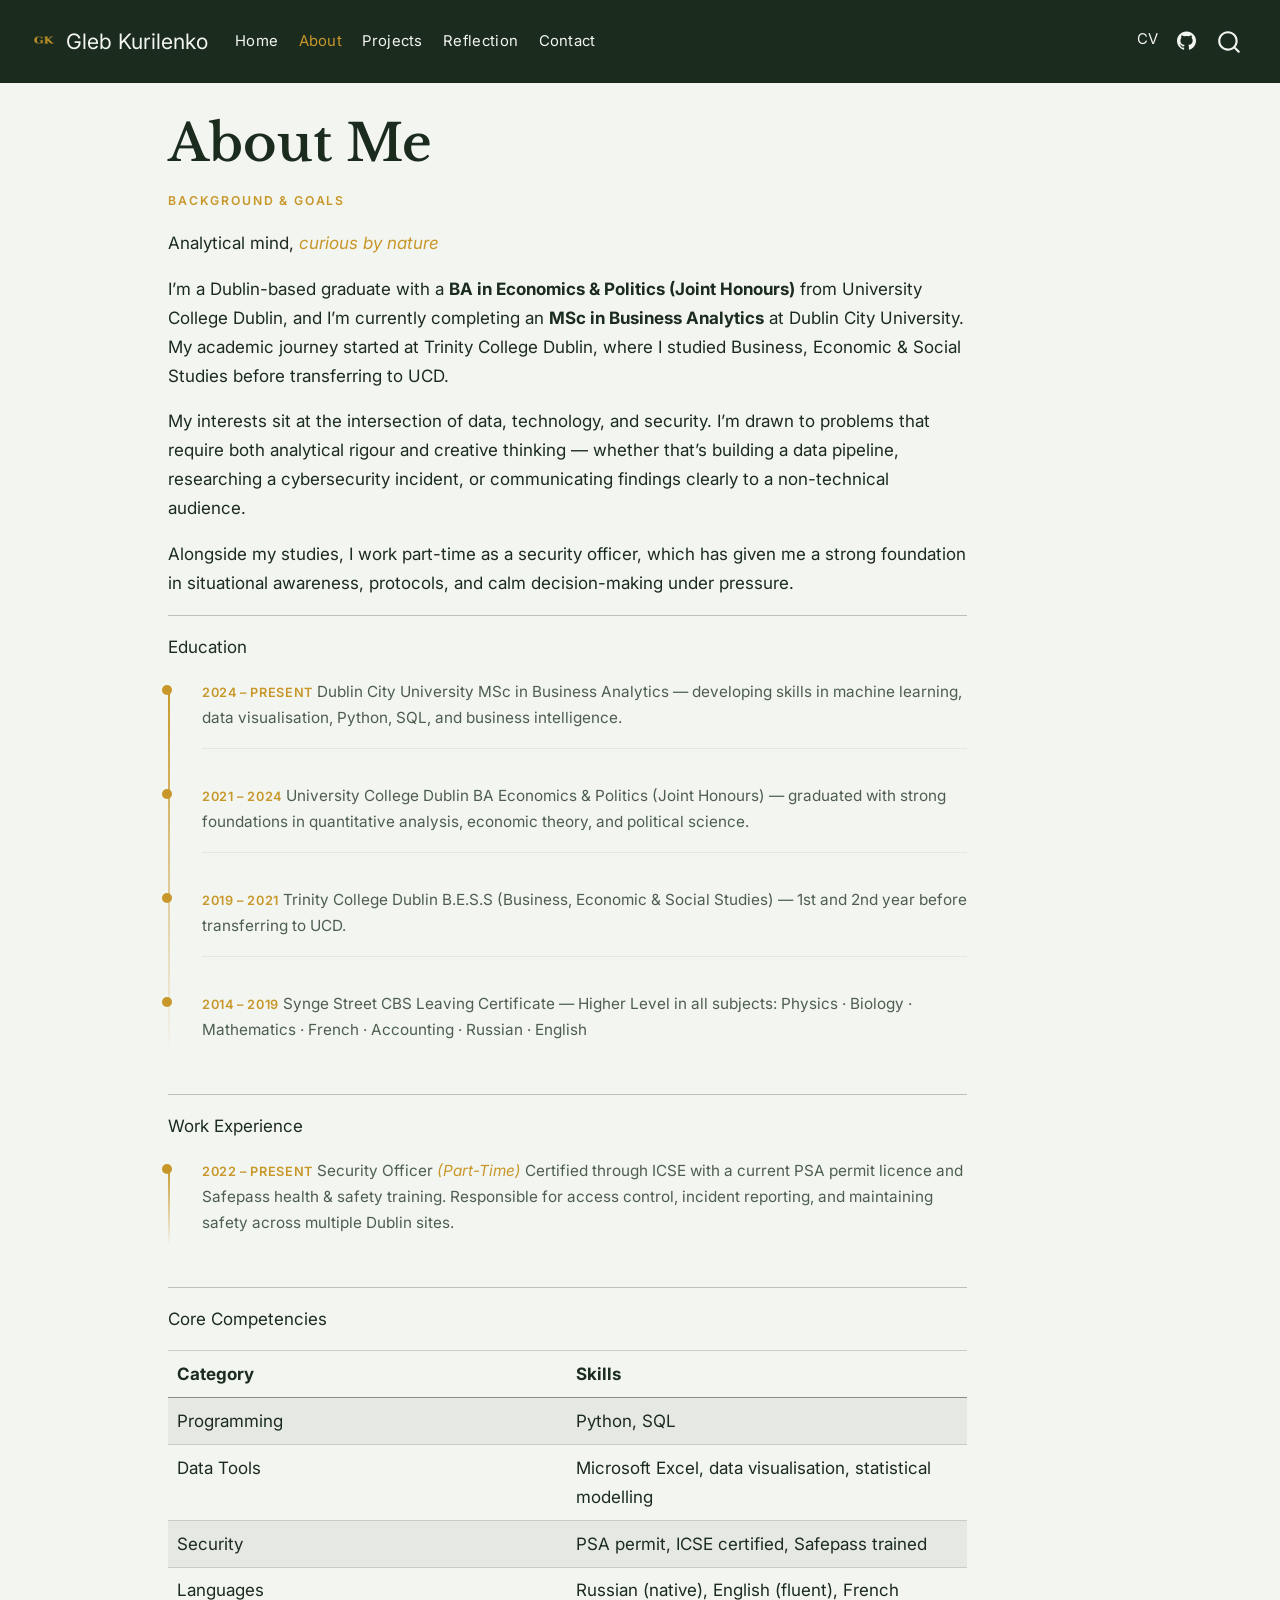
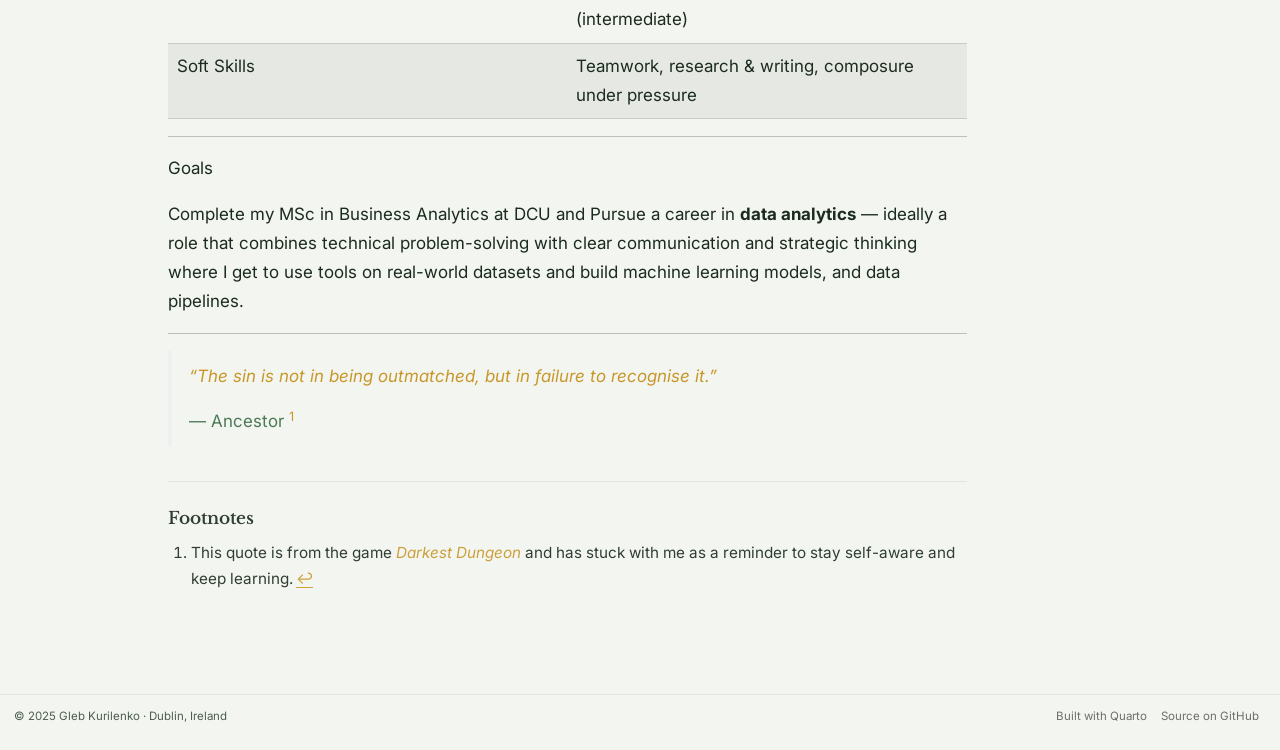
==== docs/about.html @ 6a56c7a6 "Add rendered site to docs folder for GitHub Pages" ====
<!DOCTYPE html>
<html xmlns="http://www.w3.org/1999/xhtml" lang="en" xml:lang="en"><head>

<meta charset="utf-8">
<meta name="generator" content="quarto-1.9.37">

<meta name="viewport" content="width=device-width, initial-scale=1.0, user-scalable=yes">


<title>About Me – Gleb Kurilenko</title>
<style>
/* Default styles provided by pandoc.
** See https://pandoc.org/MANUAL.html#variables-for-html for config info.
*/
code{white-space: pre-wrap;}
span.smallcaps{font-variant: small-caps;}
div.columns{display: flex; gap: min(4vw, 1.5em);}
div.column{flex: auto; overflow-x: auto;}
div.hanging-indent{margin-left: 1.5em; text-indent: -1.5em;}
ul.task-list{list-style: none;}
ul.task-list li input[type="checkbox"] {
  width: 0.8em;
  margin: 0 0.8em 0.2em -1em; /* quarto-specific, see https://github.com/quarto-dev/quarto-cli/issues/4556 */ 
  vertical-align: middle;
}
</style>


<script src="site_libs/quarto-nav/quarto-nav.js"></script>
<script src="site_libs/quarto-nav/headroom.min.js"></script>
<script src="site_libs/clipboard/clipboard.min.js"></script>
<script src="site_libs/quarto-search/autocomplete.umd.js"></script>
<script src="site_libs/quarto-search/fuse.min.js"></script>
<script src="site_libs/quarto-search/quarto-search.js"></script>
<meta name="quarto:offset" content="./">
<link href="./images/favicon.png" rel="icon" type="image/png">
<script src="site_libs/quarto-html/quarto.js" type="module"></script>
<script src="site_libs/quarto-html/tabsets/tabsets.js" type="module"></script>
<script src="site_libs/quarto-html/popper.min.js"></script>
<script src="site_libs/quarto-html/tippy.umd.min.js"></script>
<link href="site_libs/quarto-html/tippy.css" rel="stylesheet">
<link href="site_libs/quarto-html/quarto-syntax-highlighting-acf12a64177840b8d86f2d4f01b2e9fb.css" rel="stylesheet" id="quarto-text-highlighting-styles">
<script src="site_libs/bootstrap/bootstrap.min.js"></script>
<link href="site_libs/bootstrap/bootstrap-icons.css" rel="stylesheet">
<link href="site_libs/bootstrap/bootstrap-c41072563c619c1fa3349df791511bec.min.css" rel="stylesheet" append-hash="true" id="quarto-bootstrap" data-mode="light">
<script id="quarto-search-options" type="application/json">{
  "location": "navbar",
  "copy-button": false,
  "collapse-after": 3,
  "panel-placement": "end",
  "type": "overlay",
  "limit": 50,
  "keyboard-shortcut": [
    "f",
    "/",
    "s"
  ],
  "show-item-context": false,
  "language": {
    "search-no-results-text": "No results",
    "search-matching-documents-text": "matching documents",
    "search-copy-link-title": "Copy link to search",
    "search-hide-matches-text": "Hide additional matches",
    "search-more-match-text": "more match in this document",
    "search-more-matches-text": "more matches in this document",
    "search-clear-button-title": "Clear",
    "search-text-placeholder": "",
    "search-detached-cancel-button-title": "Cancel",
    "search-submit-button-title": "Submit",
    "search-label": "Search"
  }
}</script>
<style>html{ scroll-behavior: smooth; }</style>


</head>

<body class="nav-fixed quarto-light">

<div id="quarto-search-results"></div>
  <header id="quarto-header" class="headroom fixed-top">
    <nav class="navbar navbar-expand-lg " data-bs-theme="dark">
      <div class="navbar-container container-fluid">
      <div class="navbar-brand-container mx-auto">
    <a href="./index.html" class="navbar-brand navbar-brand-logo">
    <img src="./images/favicon.png" alt="GK Logo" class="navbar-logo light-content">
    <img src="./images/favicon.png" alt="GK Logo" class="navbar-logo dark-content">
    </a>
    <a class="navbar-brand" href="./index.html">
    <span class="navbar-title">Gleb Kurilenko</span>
    </a>
  </div>
            <div id="quarto-search" class="" title="Search"></div>
          <button class="navbar-toggler" type="button" data-bs-toggle="collapse" data-bs-target="#navbarCollapse" aria-controls="navbarCollapse" role="menu" aria-expanded="false" aria-label="Toggle navigation" onclick="if (window.quartoToggleHeadroom) { window.quartoToggleHeadroom(); }">
  <span class="navbar-toggler-icon"></span>
</button>
          <div class="collapse navbar-collapse" id="navbarCollapse">
            <ul class="navbar-nav navbar-nav-scroll me-auto">
  <li class="nav-item">
    <a class="nav-link" href="./index.html"> 
<span class="menu-text">Home</span></a>
  </li>  
  <li class="nav-item">
    <a class="nav-link active" href="./about.html" aria-current="page"> 
<span class="menu-text">About</span></a>
  </li>  
  <li class="nav-item">
    <a class="nav-link" href="./projects/index.html"> 
<span class="menu-text">Projects</span></a>
  </li>  
  <li class="nav-item">
    <a class="nav-link" href="./reflection.html"> 
<span class="menu-text">Reflection</span></a>
  </li>  
  <li class="nav-item">
    <a class="nav-link" href="./contact.html"> 
<span class="menu-text">Contact</span></a>
  </li>  
</ul>
            <ul class="navbar-nav navbar-nav-scroll ms-auto">
  <li class="nav-item">
    <a class="nav-link" href="./cv/CV.pdf" target="_blank"> 
<span class="menu-text">CV</span></a>
  </li>  
  <li class="nav-item compact">
    <a class="nav-link" href="https://github.com/Git-The-General" target="_blank"> <i class="bi bi-github" role="img" aria-label="GitHub">
</i> 
<span class="menu-text"></span></a>
  </li>  
</ul>
          </div> <!-- /navcollapse -->
            <div class="quarto-navbar-tools">
</div>
      </div> <!-- /container-fluid -->
    </nav>
</header>
<!-- content -->
<div id="quarto-content" class="quarto-container page-columns page-rows-contents page-layout-article page-navbar">
<!-- sidebar -->
<!-- margin-sidebar -->
    <div id="quarto-margin-sidebar" class="sidebar margin-sidebar zindex-bottom">
        
    </div>
<!-- main -->
<main class="content" id="quarto-document-content">

<header id="title-block-header" class="quarto-title-block default">
<div class="quarto-title">
<h1 class="title">About Me</h1>
</div>



<div class="quarto-title-meta">

    
  
    
  </div>
  


</header>


<div class="section-label">
<p>Background &amp; Goals</p>
</div>
<p>Analytical mind, <em>curious by nature</em></p>
<p>I’m a Dublin-based graduate with a <strong>BA in Economics &amp; Politics (Joint Honours)</strong> from University College Dublin, and I’m currently completing an <strong>MSc in Business Analytics</strong> at Dublin City University. My academic journey started at Trinity College Dublin, where I studied Business, Economic &amp; Social Studies before transferring to UCD.</p>
<p>My interests sit at the intersection of data, technology, and security. I’m drawn to problems that require both analytical rigour and creative thinking — whether that’s building a data pipeline, researching a cybersecurity incident, or communicating findings clearly to a non-technical audience.</p>
<p>Alongside my studies, I work part-time as a security officer, which has given me a strong foundation in situational awareness, protocols, and calm decision-making under pressure.</p>
<hr>
<p>Education</p>
<div class="timeline">
<div class="timeline-item">
<p><span class="timeline-year">2024 – Present</span> Dublin City University MSc in Business Analytics — developing skills in machine learning, data visualisation, Python, SQL, and business intelligence.</p>
</div>
<div class="timeline-item">
<p><span class="timeline-year">2021 – 2024</span> University College Dublin BA Economics &amp; Politics (Joint Honours) — graduated with strong foundations in quantitative analysis, economic theory, and political science.</p>
</div>
<div class="timeline-item">
<p><span class="timeline-year">2019 – 2021</span> Trinity College Dublin B.E.S.S (Business, Economic &amp; Social Studies) — 1st and 2nd year before transferring to UCD.</p>
</div>
<div class="timeline-item">
<p><span class="timeline-year">2014 – 2019</span> Synge Street CBS Leaving Certificate — Higher Level in all subjects: Physics · Biology · Mathematics · French · Accounting · Russian · English</p>
</div>
</div>
<hr>
<p>Work Experience</p>
<div class="timeline">
<div class="timeline-item">
<p><span class="timeline-year">2022 – Present</span> Security Officer <em>(Part-Time)</em> Certified through ICSE with a current PSA permit licence and Safepass health &amp; safety training. Responsible for access control, incident reporting, and maintaining safety across multiple Dublin sites.</p>
</div>
</div>
<hr>
<p>Core Competencies</p>
<table class="table-striped table-hover caption-top table">
<colgroup>
<col style="width: 50%">
<col style="width: 50%">
</colgroup>
<thead>
<tr class="header">
<th>Category</th>
<th>Skills</th>
</tr>
</thead>
<tbody>
<tr class="odd">
<td>Programming</td>
<td>Python, SQL</td>
</tr>
<tr class="even">
<td>Data Tools</td>
<td>Microsoft Excel, data visualisation, statistical modelling</td>
</tr>
<tr class="odd">
<td>Security</td>
<td>PSA permit, ICSE certified, Safepass trained</td>
</tr>
<tr class="even">
<td>Languages</td>
<td>Russian (native), English (fluent), French (intermediate)</td>
</tr>
<tr class="odd">
<td>Soft Skills</td>
<td>Teamwork, research &amp; writing, composure under pressure</td>
</tr>
</tbody>
</table>
<hr>
<p>Goals</p>
<p>Complete my MSc in Business Analytics at DCU and Pursue a career in <strong>data analytics</strong> — ideally a role that combines technical problem-solving with clear communication and strategic thinking where I get to use tools on real-world datasets and build machine learning models, and data pipelines.</p>
<hr>
<blockquote class="blockquote">
<p><em>“The sin is not in being outmatched, but in failure to recognise it.”</em></p>
<p>— Ancestor <a href="#fn1" class="footnote-ref" id="fnref1" role="doc-noteref"><sup>1</sup></a></p>
</blockquote>




<div id="quarto-appendix" class="default"><section id="footnotes" class="footnotes footnotes-end-of-document" role="doc-endnotes"><h2 class="anchored quarto-appendix-heading">Footnotes</h2>

<ol>
<li id="fn1"><p>This quote is from the game <em>Darkest Dungeon</em> and has stuck with me as a reminder to stay self-aware and keep learning.<a href="#fnref1" class="footnote-back" role="doc-backlink">↩︎</a></p></li>
</ol>
</section></div></main> <!-- /main -->
<script id="quarto-html-after-body" type="application/javascript">
  window.document.addEventListener("DOMContentLoaded", function (event) {
    const isCodeAnnotation = (el) => {
      for (const clz of el.classList) {
        if (clz.startsWith('code-annotation-')) {                     
          return true;
        }
      }
      return false;
    }
    const onCopySuccess = function(e) {
      // button target
      const button = e.trigger;
      // don't keep focus
      button.blur();
      // flash "checked"
      button.classList.add('code-copy-button-checked');
      var currentTitle = button.getAttribute("title");
      button.setAttribute("title", "Copied!");
      let tooltip;
      if (window.bootstrap) {
        button.setAttribute("data-bs-toggle", "tooltip");
        button.setAttribute("data-bs-placement", "left");
        button.setAttribute("data-bs-title", "Copied!");
        tooltip = new bootstrap.Tooltip(button, 
          { trigger: "manual", 
            customClass: "code-copy-button-tooltip",
            offset: [0, -8]});
        tooltip.show();    
      }
      setTimeout(function() {
        if (tooltip) {
          tooltip.hide();
          button.removeAttribute("data-bs-title");
          button.removeAttribute("data-bs-toggle");
          button.removeAttribute("data-bs-placement");
        }
        button.setAttribute("title", currentTitle);
        button.classList.remove('code-copy-button-checked');
      }, 1000);
      // clear code selection
      e.clearSelection();
    }
    const getTextToCopy = function(trigger) {
      const outerScaffold = trigger.parentElement.cloneNode(true);
      const codeEl = outerScaffold.querySelector('code');
      for (const childEl of codeEl.children) {
        if (isCodeAnnotation(childEl)) {
          childEl.remove();
        }
      }
      return codeEl.innerText;
    }
    const clipboard = new window.ClipboardJS('.code-copy-button:not([data-in-quarto-modal])', {
      text: getTextToCopy
    });
    clipboard.on('success', onCopySuccess);
    if (window.document.getElementById('quarto-embedded-source-code-modal')) {
      const clipboardModal = new window.ClipboardJS('.code-copy-button[data-in-quarto-modal]', {
        text: getTextToCopy,
        container: window.document.getElementById('quarto-embedded-source-code-modal')
      });
      clipboardModal.on('success', onCopySuccess);
    }
      var localhostRegex = new RegExp(/^(?:http|https):\/\/localhost\:?[0-9]*\//);
      var mailtoRegex = new RegExp(/^mailto:/);
        var filterRegex = new RegExp('/' + window.location.host + '/');
      var isInternal = (href) => {
          return filterRegex.test(href) || localhostRegex.test(href) || mailtoRegex.test(href);
      }
      // Inspect non-navigation links and adorn them if external
     var links = window.document.querySelectorAll('a[href]:not(.nav-link):not(.navbar-brand):not(.toc-action):not(.sidebar-link):not(.sidebar-item-toggle):not(.pagination-link):not(.no-external):not([aria-hidden]):not(.dropdown-item):not(.quarto-navigation-tool):not(.about-link)');
      for (var i=0; i<links.length; i++) {
        const link = links[i];
        if (!isInternal(link.href)) {
          // undo the damage that might have been done by quarto-nav.js in the case of
          // links that we want to consider external
          if (link.dataset.originalHref !== undefined) {
            link.href = link.dataset.originalHref;
          }
        }
      }
    function tippyHover(el, contentFn, onTriggerFn, onUntriggerFn) {
      const config = {
        allowHTML: true,
        maxWidth: 500,
        delay: 100,
        arrow: false,
        appendTo: function(el) {
            return el.parentElement;
        },
        interactive: true,
        interactiveBorder: 10,
        theme: 'quarto',
        placement: 'bottom-start',
      };
      if (contentFn) {
        config.content = contentFn;
      }
      if (onTriggerFn) {
        config.onTrigger = onTriggerFn;
      }
      if (onUntriggerFn) {
        config.onUntrigger = onUntriggerFn;
      }
      window.tippy(el, config); 
    }
    const noterefs = window.document.querySelectorAll('a[role="doc-noteref"]');
    for (var i=0; i<noterefs.length; i++) {
      const ref = noterefs[i];
      tippyHover(ref, function() {
        // use id or data attribute instead here
        let href = ref.getAttribute('data-footnote-href') || ref.getAttribute('href');
        try { href = new URL(href).hash; } catch {}
        const id = href.replace(/^#\/?/, "");
        const note = window.document.getElementById(id);
        if (note) {
          return note.innerHTML;
        } else {
          return "";
        }
      });
    }
    const xrefs = window.document.querySelectorAll('a.quarto-xref');
    const processXRef = (id, note) => {
      // Strip column container classes
      const stripColumnClz = (el) => {
        el.classList.remove("page-full", "page-columns");
        if (el.children) {
          for (const child of el.children) {
            stripColumnClz(child);
          }
        }
      }
      stripColumnClz(note)
      if (id === null || id.startsWith('sec-')) {
        // Special case sections, only their first couple elements
        const container = document.createElement("div");
        if (note.children && note.children.length > 2) {
          container.appendChild(note.children[0].cloneNode(true));
          for (let i = 1; i < note.children.length; i++) {
            const child = note.children[i];
            if (child.tagName === "P" && child.innerText === "") {
              continue;
            } else {
              container.appendChild(child.cloneNode(true));
              break;
            }
          }
          if (window.Quarto?.typesetMath) {
            window.Quarto.typesetMath(container);
          }
          return container.innerHTML
        } else {
          if (window.Quarto?.typesetMath) {
            window.Quarto.typesetMath(note);
          }
          return note.innerHTML;
        }
      } else {
        // Remove any anchor links if they are present
        const anchorLink = note.querySelector('a.anchorjs-link');
        if (anchorLink) {
          anchorLink.remove();
        }
        if (window.Quarto?.typesetMath) {
          window.Quarto.typesetMath(note);
        }
        if (note.classList.contains("callout")) {
          return note.outerHTML;
        } else {
          return note.innerHTML;
        }
      }
    }
    for (var i=0; i<xrefs.length; i++) {
      const xref = xrefs[i];
      tippyHover(xref, undefined, function(instance) {
        instance.disable();
        let url = xref.getAttribute('href');
        let hash = undefined; 
        if (url.startsWith('#')) {
          hash = url;
        } else {
          try { hash = new URL(url).hash; } catch {}
        }
        if (hash) {
          const id = hash.replace(/^#\/?/, "");
          const note = window.document.getElementById(id);
          if (note !== null) {
            try {
              const html = processXRef(id, note.cloneNode(true));
              instance.setContent(html);
            } finally {
              instance.enable();
              instance.show();
            }
          } else {
            // See if we can fetch this
            fetch(url.split('#')[0])
            .then(res => res.text())
            .then(html => {
              const parser = new DOMParser();
              const htmlDoc = parser.parseFromString(html, "text/html");
              const note = htmlDoc.getElementById(id);
              if (note !== null) {
                const html = processXRef(id, note);
                instance.setContent(html);
              } 
            }).finally(() => {
              instance.enable();
              instance.show();
            });
          }
        } else {
          // See if we can fetch a full url (with no hash to target)
          // This is a special case and we should probably do some content thinning / targeting
          fetch(url)
          .then(res => res.text())
          .then(html => {
            const parser = new DOMParser();
            const htmlDoc = parser.parseFromString(html, "text/html");
            const note = htmlDoc.querySelector('main.content');
            if (note !== null) {
              // This should only happen for chapter cross references
              // (since there is no id in the URL)
              // remove the first header
              if (note.children.length > 0 && note.children[0].tagName === "HEADER") {
                note.children[0].remove();
              }
              const html = processXRef(null, note);
              instance.setContent(html);
            } 
          }).finally(() => {
            instance.enable();
            instance.show();
          });
        }
      }, function(instance) {
      });
    }
        let selectedAnnoteEl;
        const selectorForAnnotation = ( cell, annotation) => {
          let cellAttr = 'data-code-cell="' + cell + '"';
          let lineAttr = 'data-code-annotation="' +  annotation + '"';
          const selector = 'span[' + cellAttr + '][' + lineAttr + ']';
          return selector;
        }
        const selectCodeLines = (annoteEl) => {
          const doc = window.document;
          const targetCell = annoteEl.getAttribute("data-target-cell");
          const targetAnnotation = annoteEl.getAttribute("data-target-annotation");
          const annoteSpan = window.document.querySelector(selectorForAnnotation(targetCell, targetAnnotation));
          const lines = annoteSpan.getAttribute("data-code-lines").split(",");
          const lineIds = lines.map((line) => {
            return targetCell + "-" + line;
          })
          let top = null;
          let height = null;
          let parent = null;
          if (lineIds.length > 0) {
              //compute the position of the single el (top and bottom and make a div)
              const el = window.document.getElementById(lineIds[0]);
              top = el.offsetTop;
              height = el.offsetHeight;
              parent = el.parentElement.parentElement;
            if (lineIds.length > 1) {
              const lastEl = window.document.getElementById(lineIds[lineIds.length - 1]);
              const bottom = lastEl.offsetTop + lastEl.offsetHeight;
              height = bottom - top;
            }
            if (top !== null && height !== null && parent !== null) {
              // cook up a div (if necessary) and position it 
              let div = window.document.getElementById("code-annotation-line-highlight");
              if (div === null) {
                div = window.document.createElement("div");
                div.setAttribute("id", "code-annotation-line-highlight");
                div.style.position = 'absolute';
                parent.appendChild(div);
              }
              div.style.top = top - 2 + "px";
              div.style.height = height + 4 + "px";
              div.style.left = 0;
              let gutterDiv = window.document.getElementById("code-annotation-line-highlight-gutter");
              if (gutterDiv === null) {
                gutterDiv = window.document.createElement("div");
                gutterDiv.setAttribute("id", "code-annotation-line-highlight-gutter");
                gutterDiv.style.position = 'absolute';
                const codeCell = window.document.getElementById(targetCell);
                const gutter = codeCell.querySelector('.code-annotation-gutter');
                gutter.appendChild(gutterDiv);
              }
              gutterDiv.style.top = top - 2 + "px";
              gutterDiv.style.height = height + 4 + "px";
            }
            selectedAnnoteEl = annoteEl;
          }
        };
        const unselectCodeLines = () => {
          const elementsIds = ["code-annotation-line-highlight", "code-annotation-line-highlight-gutter"];
          elementsIds.forEach((elId) => {
            const div = window.document.getElementById(elId);
            if (div) {
              div.remove();
            }
          });
          selectedAnnoteEl = undefined;
        };
          // Handle positioning of the toggle
      window.addEventListener(
        "resize",
        throttle(() => {
          elRect = undefined;
          if (selectedAnnoteEl) {
            selectCodeLines(selectedAnnoteEl);
          }
        }, 10)
      );
      function throttle(fn, ms) {
      let throttle = false;
      let timer;
        return (...args) => {
          if(!throttle) { // first call gets through
              fn.apply(this, args);
              throttle = true;
          } else { // all the others get throttled
              if(timer) clearTimeout(timer); // cancel #2
              timer = setTimeout(() => {
                fn.apply(this, args);
                timer = throttle = false;
              }, ms);
          }
        };
      }
        // Attach click handler to the DT
        const annoteDls = window.document.querySelectorAll('dt[data-target-cell]');
        for (const annoteDlNode of annoteDls) {
          annoteDlNode.addEventListener('click', (event) => {
            const clickedEl = event.target;
            if (clickedEl !== selectedAnnoteEl) {
              unselectCodeLines();
              const activeEl = window.document.querySelector('dt[data-target-cell].code-annotation-active');
              if (activeEl) {
                activeEl.classList.remove('code-annotation-active');
              }
              selectCodeLines(clickedEl);
              clickedEl.classList.add('code-annotation-active');
            } else {
              // Unselect the line
              unselectCodeLines();
              clickedEl.classList.remove('code-annotation-active');
            }
          });
        }
    const findCites = (el) => {
      const parentEl = el.parentElement;
      if (parentEl) {
        const cites = parentEl.dataset.cites;
        if (cites) {
          return {
            el,
            cites: cites.split(' ')
          };
        } else {
          return findCites(el.parentElement)
        }
      } else {
        return undefined;
      }
    };
    var bibliorefs = window.document.querySelectorAll('a[role="doc-biblioref"]');
    for (var i=0; i<bibliorefs.length; i++) {
      const ref = bibliorefs[i];
      const citeInfo = findCites(ref);
      if (citeInfo) {
        tippyHover(citeInfo.el, function() {
          var popup = window.document.createElement('div');
          citeInfo.cites.forEach(function(cite) {
            var citeDiv = window.document.createElement('div');
            citeDiv.classList.add('hanging-indent');
            citeDiv.classList.add('csl-entry');
            var biblioDiv = window.document.getElementById('ref-' + cite);
            if (biblioDiv) {
              citeDiv.innerHTML = biblioDiv.innerHTML;
            }
            popup.appendChild(citeDiv);
          });
          return popup.innerHTML;
        });
      }
    }
  });
  </script>
</div> <!-- /content -->
<footer class="footer">
  <div class="nav-footer">
    <div class="nav-footer-left">
<p>© 2025 Gleb Kurilenko · Dublin, Ireland</p>
</div>   
    <div class="nav-footer-center">
      &nbsp;
    </div>
    <div class="nav-footer-right">
      <ul class="footer-items list-unstyled">
    <li class="nav-item">
    <a class="nav-link" href="https://quarto.org">
<p>Built with Quarto</p>
</a>
  </li>  
    <li class="nav-item">
    <a class="nav-link" href="https://github.com/Git-The-General/portfolio" target="_blank">
<p>Source on GitHub</p>
</a>
  </li>  
</ul>
    </div>
  </div>
</footer>




<script src="site_libs/quarto-html/zenscroll-min.js"></script>
</body></html>
---- docs/site_libs/quarto-html/tippy.css ----
.tippy-box[data-animation=fade][data-state=hidden]{opacity:0}[data-tippy-root]{max-width:calc(100vw - 10px)}.tippy-box{position:relative;background-color:#333;color:#fff;border-radius:4px;font-size:14px;line-height:1.4;white-space:normal;outline:0;transition-property:transform,visibility,opacity}.tippy-box[data-placement^=top]>.tippy-arrow{bottom:0}.tippy-box[data-placement^=top]>.tippy-arrow:before{bottom:-7px;left:0;border-width:8px 8px 0;border-top-color:initial;transform-origin:center top}.tippy-box[data-placement^=bottom]>.tippy-arrow{top:0}.tippy-box[data-placement^=bottom]>.tippy-arrow:before{top:-7px;left:0;border-width:0 8px 8px;border-bottom-color:initial;transform-origin:center bottom}.tippy-box[data-placement^=left]>.tippy-arrow{right:0}.tippy-box[data-placement^=left]>.tippy-arrow:before{border-width:8px 0 8px 8px;border-left-color:initial;right:-7px;transform-origin:center left}.tippy-box[data-placement^=right]>.tippy-arrow{left:0}.tippy-box[data-placement^=right]>.tippy-arrow:before{left:-7px;border-width:8px 8px 8px 0;border-right-color:initial;transform-origin:center right}.tippy-box[data-inertia][data-state=visible]{transition-timing-function:cubic-bezier(.54,1.5,.38,1.11)}.tippy-arrow{width:16px;height:16px;color:#333}.tippy-arrow:before{content:"";position:absolute;border-color:transparent;border-style:solid}.tippy-content{position:relative;padding:5px 9px;z-index:1}
---- docs/site_libs/quarto-html/quarto-syntax-highlighting-acf12a64177840b8d86f2d4f01b2e9fb.css ----
/* quarto syntax highlight colors */
:root {
  --quarto-hl-al-color: #ff5555;
  --quarto-hl-an-color: #6a737d;
  --quarto-hl-at-color: #d73a49;
  --quarto-hl-bn-color: #005cc5;
  --quarto-hl-bu-color: #d73a49;
  --quarto-hl-ch-color: #032f62;
  --quarto-hl-co-color: #6a737d;
  --quarto-hl-cv-color: #6a737d;
  --quarto-hl-cn-color: #005cc5;
  --quarto-hl-cf-color: #d73a49;
  --quarto-hl-dt-color: #d73a49;
  --quarto-hl-dv-color: #005cc5;
  --quarto-hl-do-color: #6a737d;
  --quarto-hl-er-color: #ff5555;
  --quarto-hl-ex-color: #d73a49;
  --quarto-hl-fl-color: #005cc5;
  --quarto-hl-fu-color: #6f42c1;
  --quarto-hl-im-color: #032f62;
  --quarto-hl-in-color: #6a737d;
  --quarto-hl-kw-color: #d73a49;
  --quarto-hl-op-color: #24292e;
  --quarto-hl-pp-color: #d73a49;
  --quarto-hl-re-color: #6a737d;
  --quarto-hl-sc-color: #005cc5;
  --quarto-hl-ss-color: #032f62;
  --quarto-hl-st-color: #032f62;
  --quarto-hl-va-color: #e36209;
  --quarto-hl-vs-color: #032f62;
  --quarto-hl-wa-color: #ff5555;
}

/* other quarto variables */
:root {
  --quarto-font-monospace: SFMono-Regular, Menlo, Monaco, Consolas, "Liberation Mono", "Courier New", monospace;
}

/* syntax highlight based on Pandoc's rules */
pre > code.sourceCode > span {
  color: #24292e;
}

code.sourceCode > span {
  color: #24292e;
}

div.sourceCode,
div.sourceCode pre.sourceCode {
  color: #24292e;
}

/* Normal */
code span {
  color: #24292e;
}

/* Alert */
code span.al {
  font-weight: bold;
  color: #ff5555;
}

/* Annotation */
code span.an {
  color: #6a737d;
}

/* Attribute */
code span.at {
  color: #d73a49;
}

/* BaseN */
code span.bn {
  color: #005cc5;
}

/* BuiltIn */
code span.bu {
  color: #d73a49;
}

/* ControlFlow */
code span.cf {
  color: #d73a49;
}

/* Char */
code span.ch {
  color: #032f62;
}

/* Constant */
code span.cn {
  color: #005cc5;
}

/* Comment */
code span.co {
  color: #6a737d;
}

/* CommentVar */
code span.cv {
  color: #6a737d;
}

/* Documentation */
code span.do {
  color: #6a737d;
}

/* DataType */
code span.dt {
  color: #d73a49;
}

/* DecVal */
code span.dv {
  color: #005cc5;
}

/* Error */
code span.er {
  color: #ff5555;
  text-decoration: underline;
}

/* Extension */
code span.ex {
  font-weight: bold;
  color: #d73a49;
}

/* Float */
code span.fl {
  color: #005cc5;
}

/* Function */
code span.fu {
  color: #6f42c1;
}

/* Import */
code span.im {
  color: #032f62;
}

/* Information */
code span.in {
  color: #6a737d;
}

/* Keyword */
code span.kw {
  color: #d73a49;
}

/* Operator */
code span.op {
  color: #24292e;
}

/* Preprocessor */
code span.pp {
  color: #d73a49;
}

/* RegionMarker */
code span.re {
  color: #6a737d;
}

/* SpecialChar */
code span.sc {
  color: #005cc5;
}

/* SpecialString */
code span.ss {
  color: #032f62;
}

/* String */
code span.st {
  color: #032f62;
}

/* Variable */
code span.va {
  color: #e36209;
}

/* VerbatimString */
code span.vs {
  color: #032f62;
}

/* Warning */
code span.wa {
  color: #ff5555;
}

.prevent-inlining {
  content: "</";
}

/*# sourceMappingURL=e41d78b1f7017e44483b7fefd7a010af.css.map */
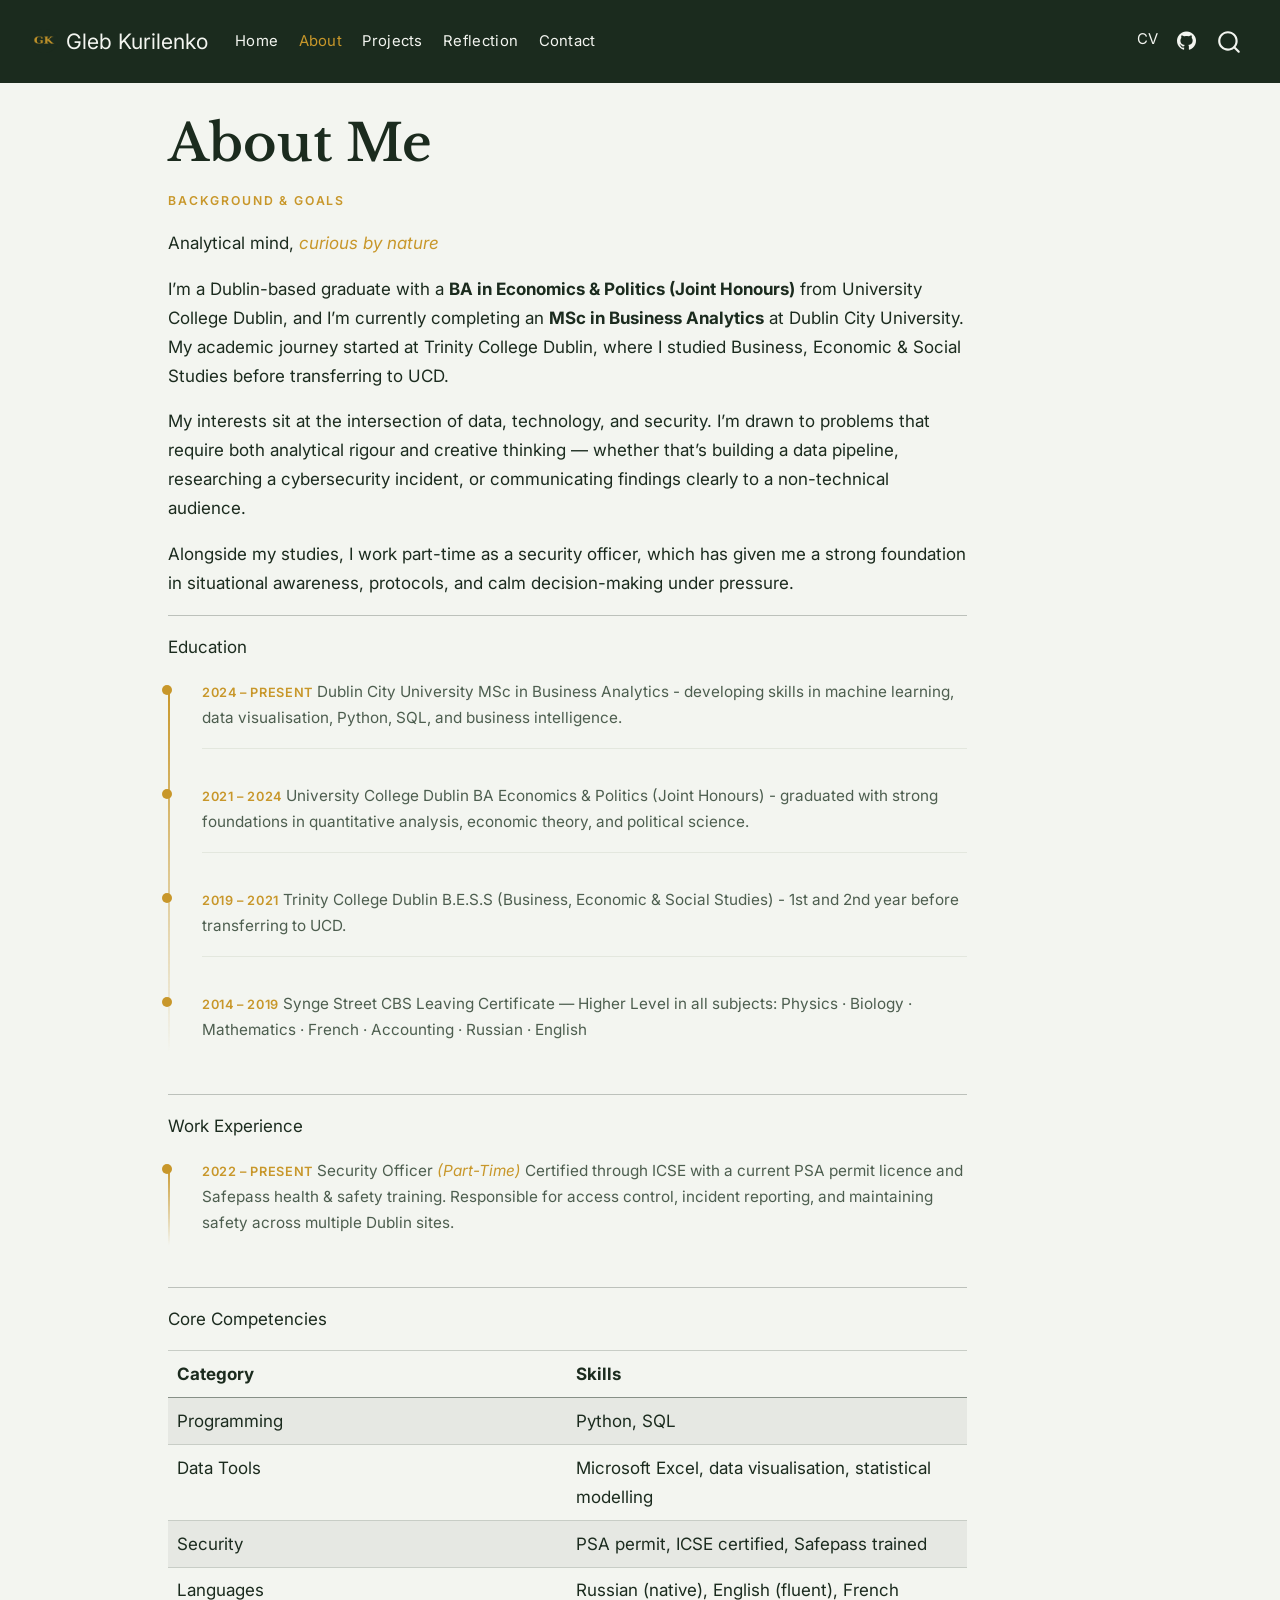
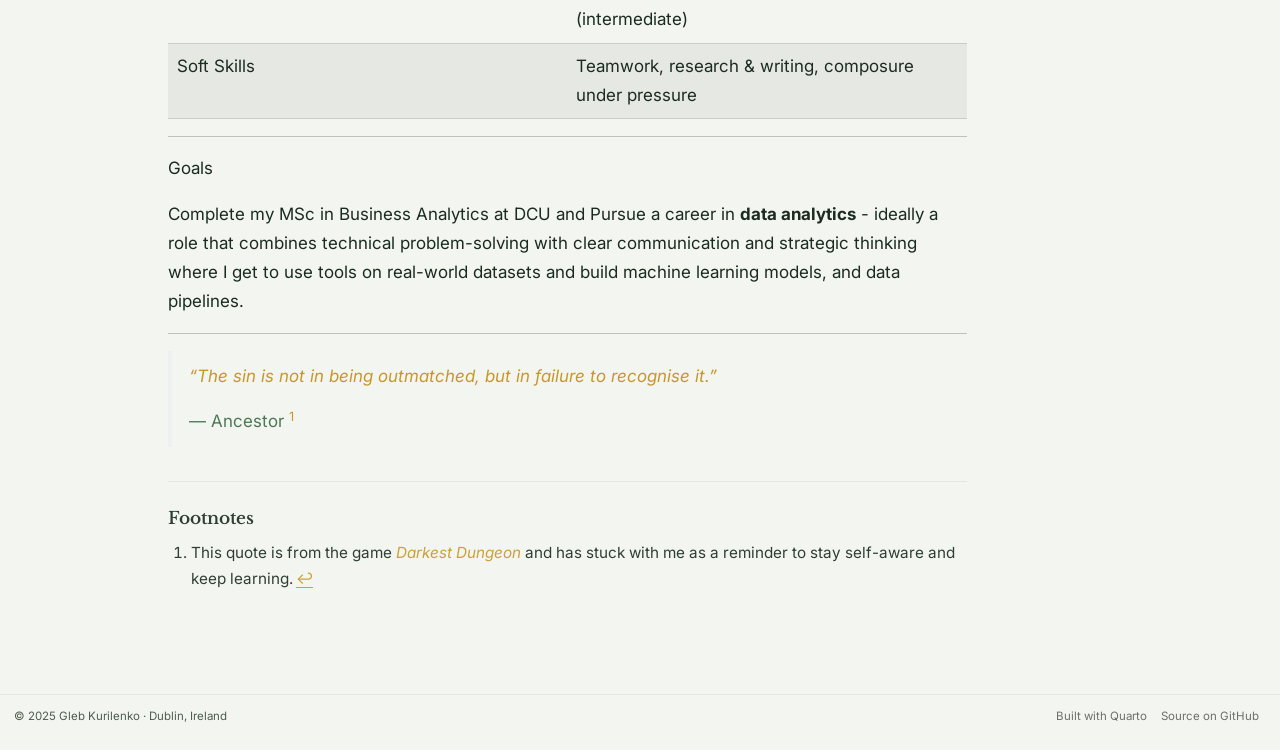
==== commit 90558e36: "Re-render after GitHub edits" ====
--- a/docs/about.html
+++ b/docs/about.html
@@ -174,13 +174,13 @@
 <p>Education</p>
 <div class="timeline">
 <div class="timeline-item">
-<p><span class="timeline-year">2024 – Present</span> Dublin City University MSc in Business Analytics — developing skills in machine learning, data visualisation, Python, SQL, and business intelligence.</p>
+<p><span class="timeline-year">2024 – Present</span> Dublin City University MSc in Business Analytics - developing skills in machine learning, data visualisation, Python, SQL, and business intelligence.</p>
 </div>
 <div class="timeline-item">
-<p><span class="timeline-year">2021 – 2024</span> University College Dublin BA Economics &amp; Politics (Joint Honours) — graduated with strong foundations in quantitative analysis, economic theory, and political science.</p>
+<p><span class="timeline-year">2021 – 2024</span> University College Dublin BA Economics &amp; Politics (Joint Honours) - graduated with strong foundations in quantitative analysis, economic theory, and political science.</p>
 </div>
 <div class="timeline-item">
-<p><span class="timeline-year">2019 – 2021</span> Trinity College Dublin B.E.S.S (Business, Economic &amp; Social Studies) — 1st and 2nd year before transferring to UCD.</p>
+<p><span class="timeline-year">2019 – 2021</span> Trinity College Dublin B.E.S.S (Business, Economic &amp; Social Studies) - 1st and 2nd year before transferring to UCD.</p>
 </div>
 <div class="timeline-item">
 <p><span class="timeline-year">2014 – 2019</span> Synge Street CBS Leaving Certificate — Higher Level in all subjects: Physics · Biology · Mathematics · French · Accounting · Russian · English</p>
@@ -231,7 +231,7 @@
 </table>
 <hr>
 <p>Goals</p>
-<p>Complete my MSc in Business Analytics at DCU and Pursue a career in <strong>data analytics</strong> — ideally a role that combines technical problem-solving with clear communication and strategic thinking where I get to use tools on real-world datasets and build machine learning models, and data pipelines.</p>
+<p>Complete my MSc in Business Analytics at DCU and Pursue a career in <strong>data analytics</strong> - ideally a role that combines technical problem-solving with clear communication and strategic thinking where I get to use tools on real-world datasets and build machine learning models, and data pipelines.</p>
 <hr>
 <blockquote class="blockquote">
 <p><em>“The sin is not in being outmatched, but in failure to recognise it.”</em></p>
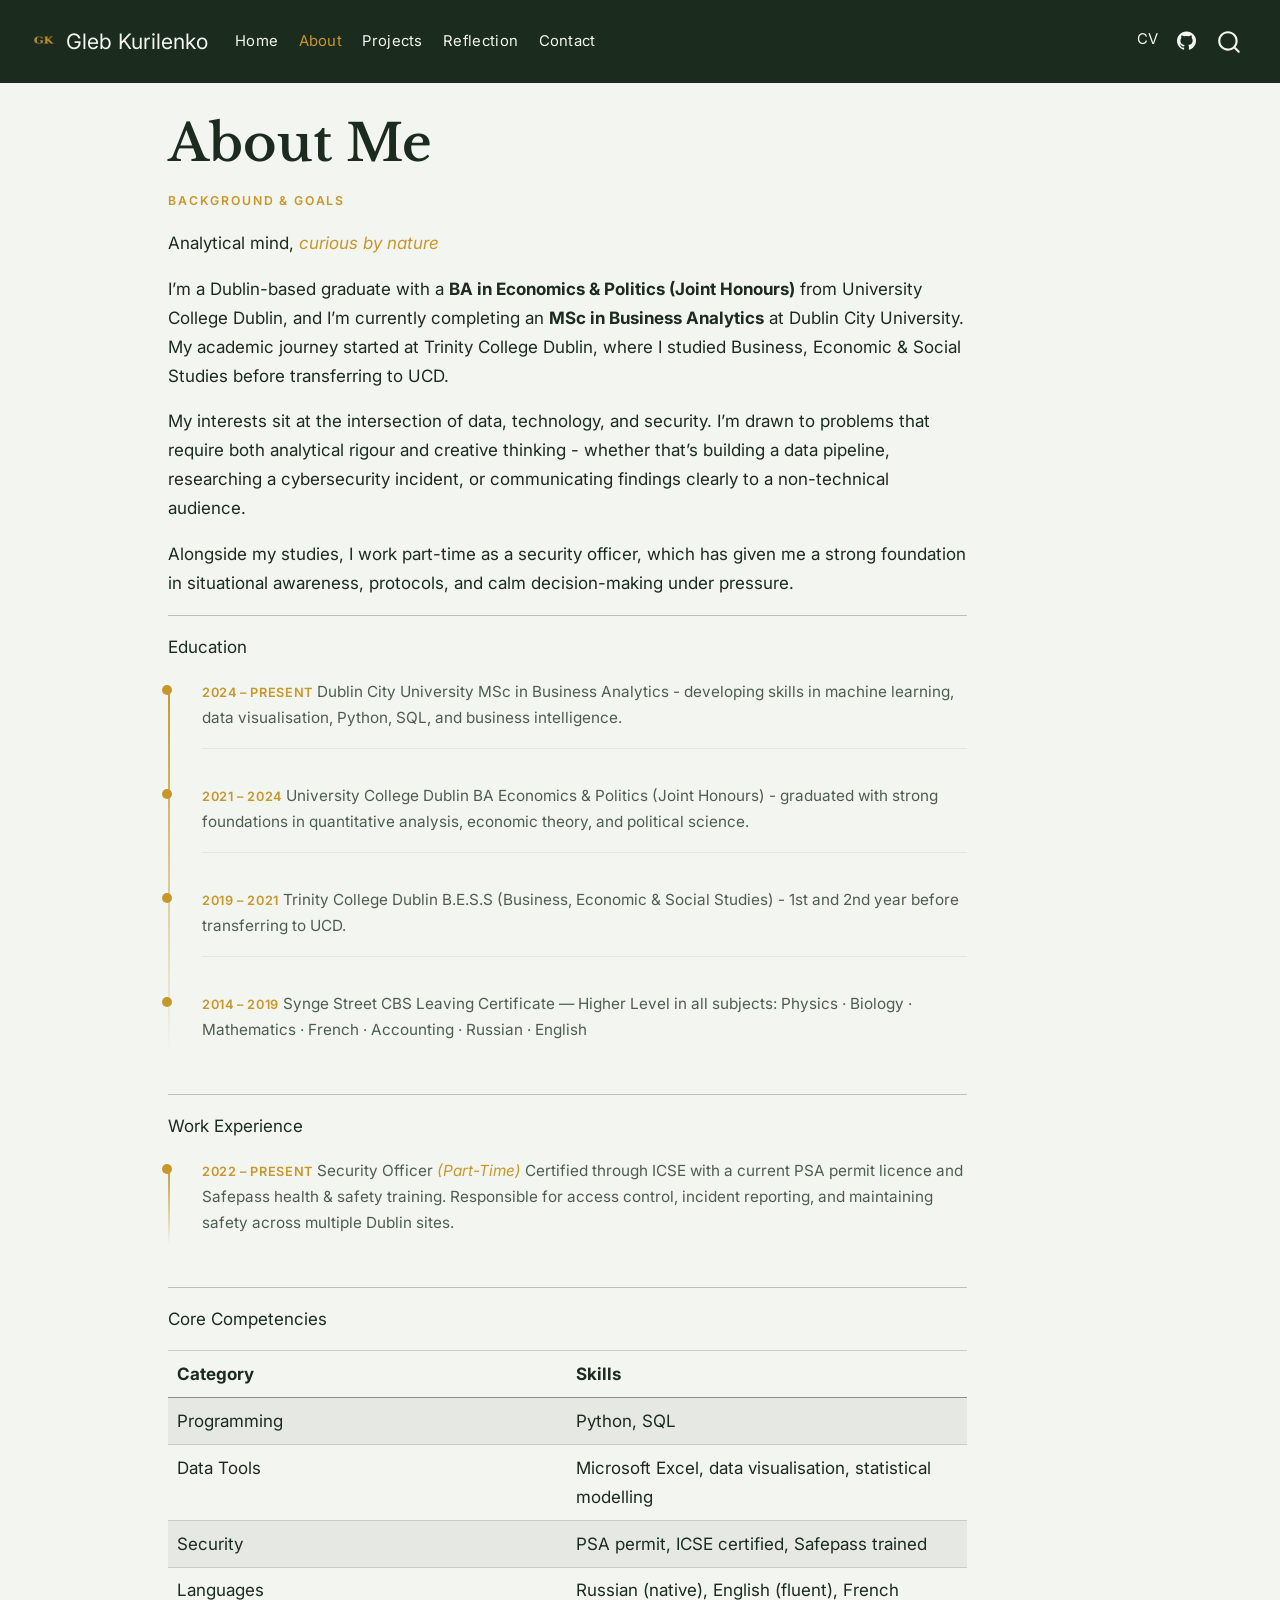
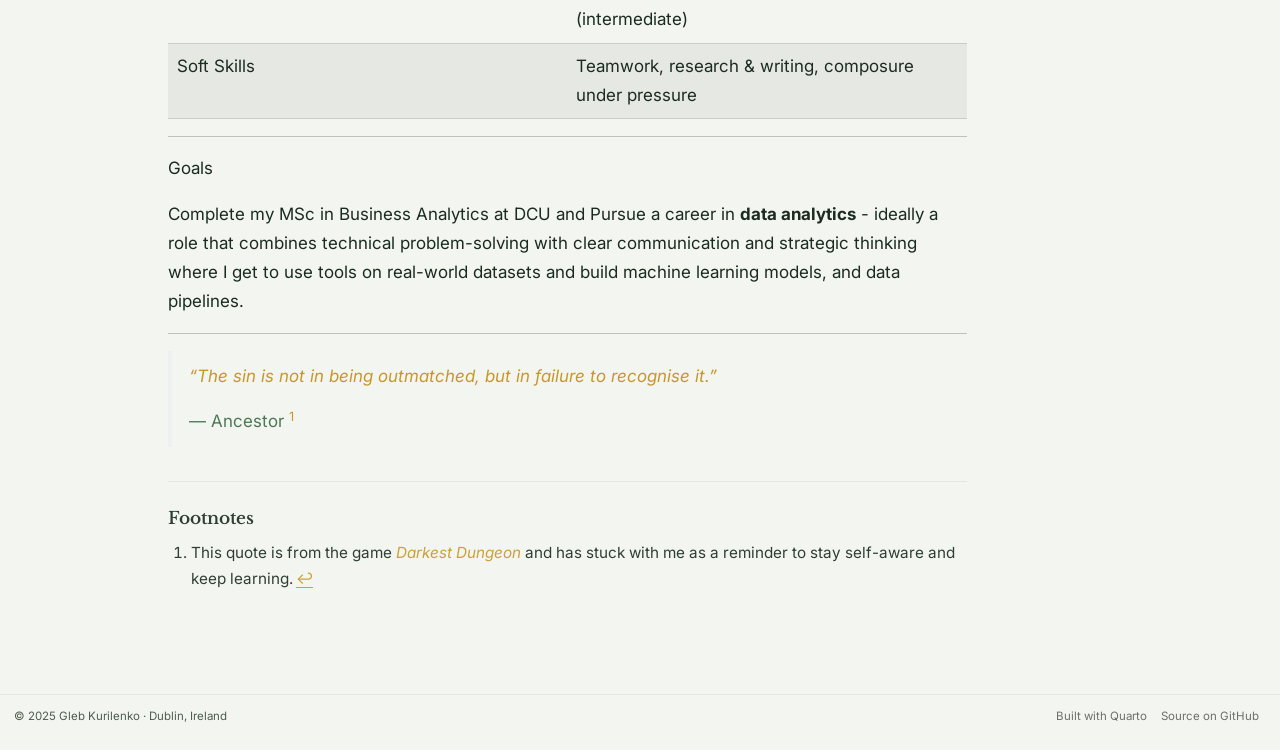
==== commit 08922861: "More Grammar" ====
--- a/docs/about.html
+++ b/docs/about.html
@@ -168,7 +168,7 @@
 </div>
 <p>Analytical mind, <em>curious by nature</em></p>
 <p>I’m a Dublin-based graduate with a <strong>BA in Economics &amp; Politics (Joint Honours)</strong> from University College Dublin, and I’m currently completing an <strong>MSc in Business Analytics</strong> at Dublin City University. My academic journey started at Trinity College Dublin, where I studied Business, Economic &amp; Social Studies before transferring to UCD.</p>
-<p>My interests sit at the intersection of data, technology, and security. I’m drawn to problems that require both analytical rigour and creative thinking — whether that’s building a data pipeline, researching a cybersecurity incident, or communicating findings clearly to a non-technical audience.</p>
+<p>My interests sit at the intersection of data, technology, and security. I’m drawn to problems that require both analytical rigour and creative thinking - whether that’s building a data pipeline, researching a cybersecurity incident, or communicating findings clearly to a non-technical audience.</p>
 <p>Alongside my studies, I work part-time as a security officer, which has given me a strong foundation in situational awareness, protocols, and calm decision-making under pressure.</p>
 <hr>
 <p>Education</p>
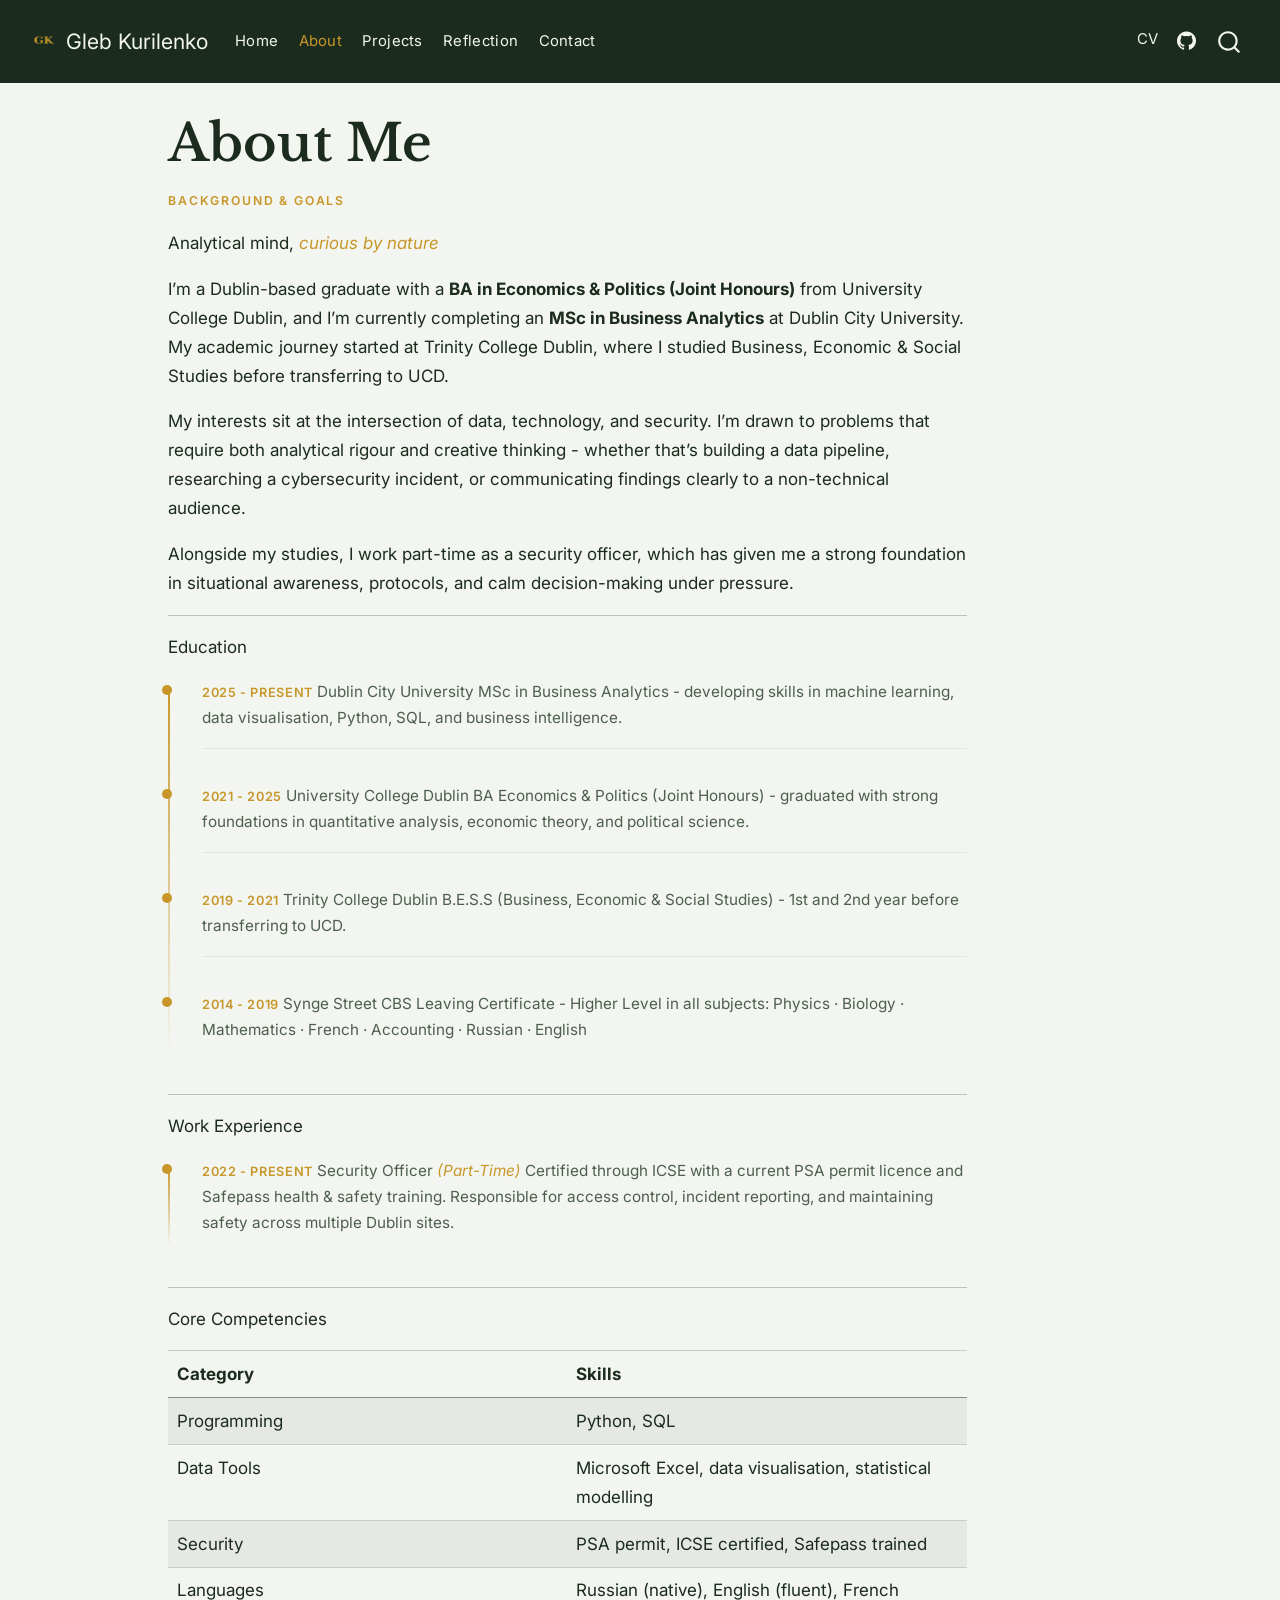
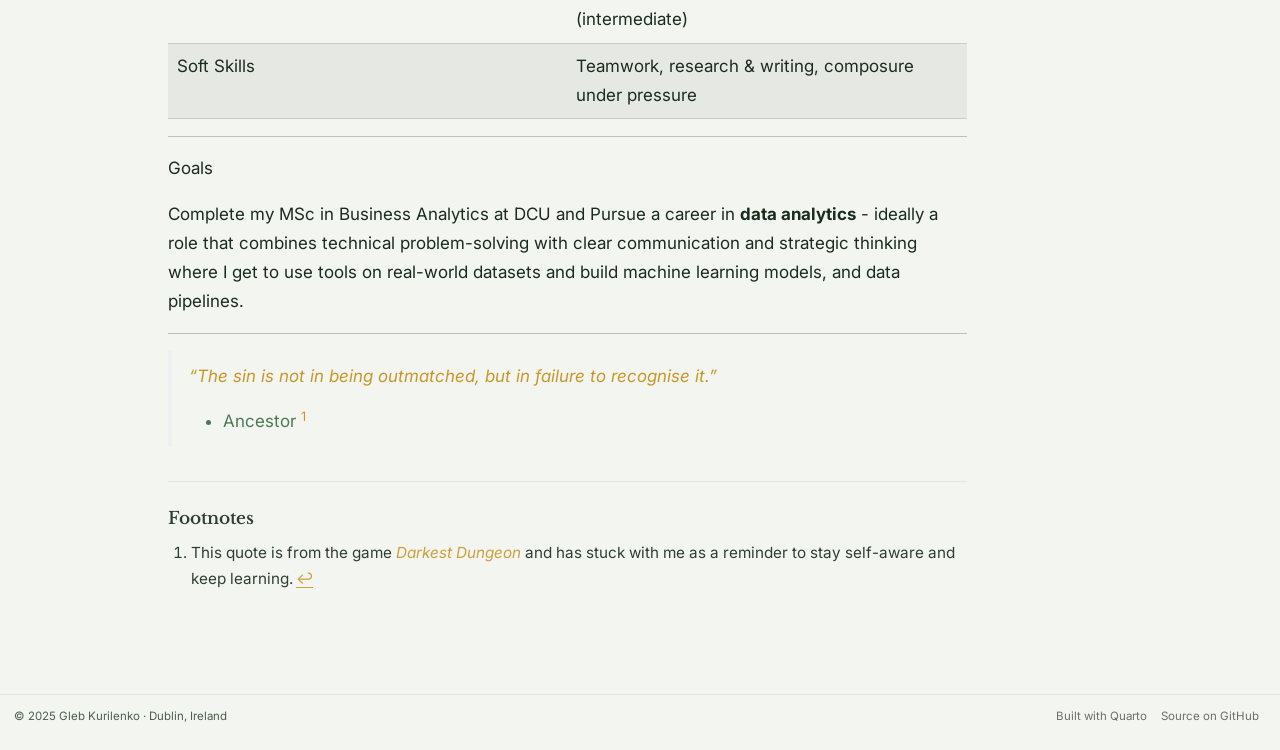
==== commit a6a7b05c: "more detail correction" ====
--- a/docs/about.html
+++ b/docs/about.html
@@ -174,23 +174,23 @@
 <p>Education</p>
 <div class="timeline">
 <div class="timeline-item">
-<p><span class="timeline-year">2024 – Present</span> Dublin City University MSc in Business Analytics - developing skills in machine learning, data visualisation, Python, SQL, and business intelligence.</p>
+<p><span class="timeline-year">2025 - Present</span> Dublin City University MSc in Business Analytics - developing skills in machine learning, data visualisation, Python, SQL, and business intelligence.</p>
 </div>
 <div class="timeline-item">
-<p><span class="timeline-year">2021 – 2024</span> University College Dublin BA Economics &amp; Politics (Joint Honours) - graduated with strong foundations in quantitative analysis, economic theory, and political science.</p>
+<p><span class="timeline-year">2021 - 2025</span> University College Dublin BA Economics &amp; Politics (Joint Honours) - graduated with strong foundations in quantitative analysis, economic theory, and political science.</p>
 </div>
 <div class="timeline-item">
-<p><span class="timeline-year">2019 – 2021</span> Trinity College Dublin B.E.S.S (Business, Economic &amp; Social Studies) - 1st and 2nd year before transferring to UCD.</p>
+<p><span class="timeline-year">2019 - 2021</span> Trinity College Dublin B.E.S.S (Business, Economic &amp; Social Studies) - 1st and 2nd year before transferring to UCD.</p>
 </div>
 <div class="timeline-item">
-<p><span class="timeline-year">2014 – 2019</span> Synge Street CBS Leaving Certificate — Higher Level in all subjects: Physics · Biology · Mathematics · French · Accounting · Russian · English</p>
+<p><span class="timeline-year">2014 - 2019</span> Synge Street CBS Leaving Certificate - Higher Level in all subjects: Physics · Biology · Mathematics · French · Accounting · Russian · English</p>
 </div>
 </div>
 <hr>
 <p>Work Experience</p>
 <div class="timeline">
 <div class="timeline-item">
-<p><span class="timeline-year">2022 – Present</span> Security Officer <em>(Part-Time)</em> Certified through ICSE with a current PSA permit licence and Safepass health &amp; safety training. Responsible for access control, incident reporting, and maintaining safety across multiple Dublin sites.</p>
+<p><span class="timeline-year">2022 - Present</span> Security Officer <em>(Part-Time)</em> Certified through ICSE with a current PSA permit licence and Safepass health &amp; safety training. Responsible for access control, incident reporting, and maintaining safety across multiple Dublin sites.</p>
 </div>
 </div>
 <hr>
@@ -235,7 +235,9 @@
 <hr>
 <blockquote class="blockquote">
 <p><em>“The sin is not in being outmatched, but in failure to recognise it.”</em></p>
-<p>— Ancestor <a href="#fn1" class="footnote-ref" id="fnref1" role="doc-noteref"><sup>1</sup></a></p>
+<ul>
+<li>Ancestor <a href="#fn1" class="footnote-ref" id="fnref1" role="doc-noteref"><sup>1</sup></a></li>
+</ul>
 </blockquote>
 
 
